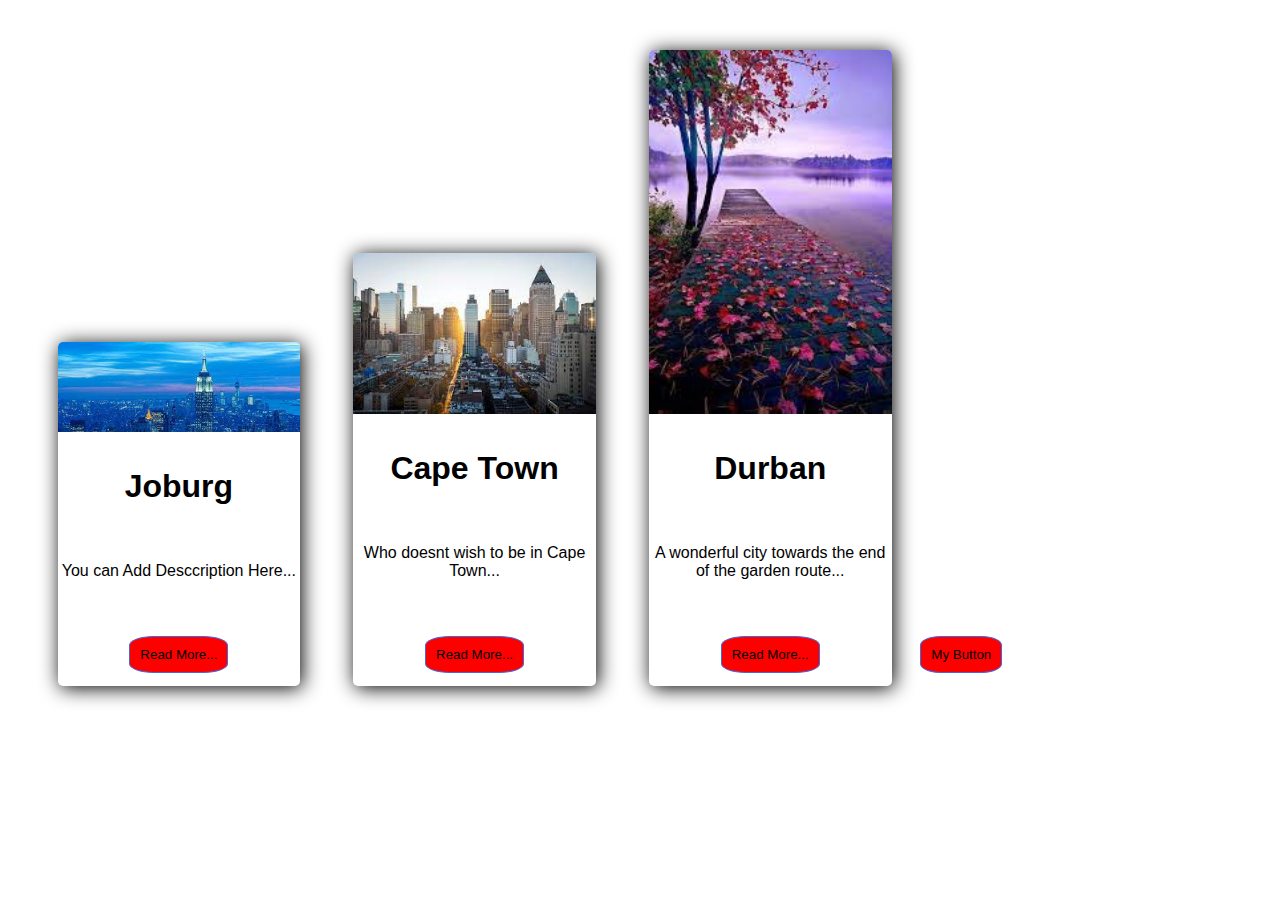
==== contact.html @ edb8e641 "code new" ====
<!DOCTYPE html>
<html>
  <head>
    <title>Cards</title>
    <link rel="stylesheet" href="styles2.css"/>
  </head>

   <body>
    <div class="main">
      <!--cards -->

      <div class="card">
        <div class="image">
          <img src="download1.jpeg" />
        </div>
        <div class="title">
          <h1>Joburg</h1>
        </div>
        <div class="des">
          <p>You can Add Desccription Here...</p>
          <button>Read More...</button>
        </div>
      </div>
      <!--cards -->

      <div class="card">
        <div class="image">
          <img src="download2.jpeg" />
        </div>
        <div class="title">
          <h1>Cape Town</h1>
        </div>
        <div class="des">
          <p>Who doesnt wish to be in Cape Town...</p>
          <button>Read More...</button>
        </div>
      </div>
      <!--cards -->

      <div class="card">
        <div class="image">
          <img src="download3.jpeg" />
        </div>
        <div class="title">
          <h1>Durban</h1>
        </div>
        <div class="des">
          <p>A wonderful city towards the end of the garden route...</p>
          <button>Read More...</button>
        </div>
      </div>
      <!--cards -->

     <button>My Button</button>
  </body>
</html>
---- styles2.css ----
<style type="text/css">
* {
  margin: 0px;
  padding: 0px;
}
body {
  font-family: arial;
}
.main {
  margin: 2%;
}

.card {
  width: 20%;
  display: inline-block;
  box-shadow: 2px 2px 20px black;
  border-radius: 5px;
  margin: 2%;
  grid-template-columns: repeat(2, 1fr);
}

.image img {
  width: 100%;
  border-top-right-radius: 5px;
  border-top-left-radius: 5px;
}

.title {
  text-align: center;
  padding: 10px;
}

h1:hover {
  font-size: 20px;
  color: #000;
}

.des {
  padding: 3px;
  text-align: center;

  padding-top: 10px;
  border-bottom-right-radius: 5px;
  border-bottom-left-radius: 5px;
}
button {
  margin-top: 40px;
  margin-bottom: 10px;
  background-color: white;
  border: 1px solid black;
  border-radius: 5px;
  padding: 10px;
}
button:hover {
  background-color: black;
  color: white;
  transition: 0.5s;
  cursor: pointer;
}
button{
  background-color:red;
  border-color: royalblue;
  border-radius: 25%;
}
</style>
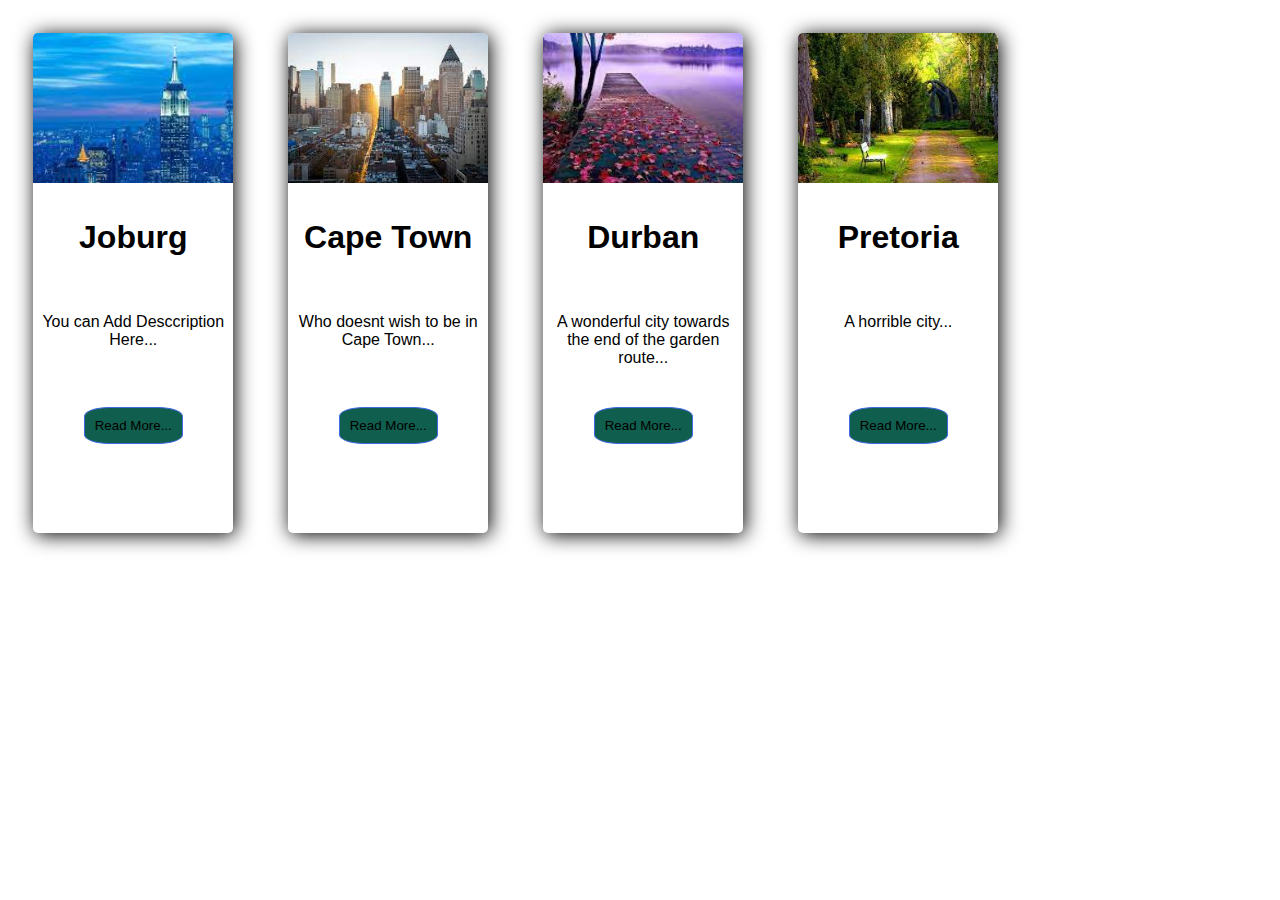
==== commit d16ed381: "save" ====
--- a/contact.html
+++ b/contact.html
@@ -2,7 +2,7 @@
 <html>
   <head>
     <title>Cards</title>
-    <link rel="stylesheet" href="styles2.css"/>
+    <link rel="stylesheet" href="css/styles2.css"/>
   </head>
 
    <body>
@@ -11,7 +11,7 @@
 
       <div class="card">
         <div class="image">
-          <img src="download1.jpeg" />
+          <img src="images/download1.jpeg" />
         </div>
         <div class="title">
           <h1>Joburg</h1>
@@ -25,7 +25,7 @@
 
       <div class="card">
         <div class="image">
-          <img src="download2.jpeg" />
+          <img src="images/download2.jpeg" />
         </div>
         <div class="title">
           <h1>Cape Town</h1>
@@ -39,7 +39,7 @@
 
       <div class="card">
         <div class="image">
-          <img src="download3.jpeg" />
+          <img src="images/download3.jpeg" />
         </div>
         <div class="title">
           <h1>Durban</h1>
@@ -49,8 +49,20 @@
           <button>Read More...</button>
         </div>
       </div>
+      
+      <div class="card">
+        <div class="image">
+          <img src="images/download4.jpeg" />
+        </div>
+        <div class="title">
+          <h1>Pretoria</h1>
+        </div>
+        <div class="des">
+          <p>A horrible city...</p>
+          <button>Read More...</button>
+        </div>
+      </div>
       <!--cards -->
 
-     <button>My Button</button>
   </body>
 </html>
--- a/css/styles2.css
+++ b/css/styles2.css
@@ -0,0 +1,72 @@
+<style type="text/css">
+
+* {
+  margin: 0px;
+  padding: 0px;
+}
+body {
+  font-family: arial;
+}
+
+p {
+  width: 194px;
+  height: 38px;
+}
+
+.card {
+  width: 200px;
+  height: 500px;
+  display: inline-block;
+  box-shadow: 2px 2px 20px black;
+  border-radius: 5px;
+  margin: 2%;
+  grid-template-columns: repeat(2, 1fr);
+}
+
+.image img {
+  width: 100%;
+  border-top-right-radius: 5px;
+  border-top-left-radius: 5px;
+  object-fit: cover;
+  width: 200px;
+  height: 150px;
+}
+
+.title {
+  text-align: center;
+  padding: 10px;
+}
+
+h1:hover {
+  font-size: 20px;
+  color: #000;
+}
+
+.des {
+  padding: 3px;
+  text-align: center;
+
+  padding-top: 10px;
+  border-bottom-right-radius: 5px;
+  border-bottom-left-radius: 5px;
+}
+button {
+  margin-top: 40px;
+  margin-bottom: 10px;
+  background-color: white;
+  border: 1px solid black;
+  border-radius: 5px;
+  padding: 10px;
+}
+button:hover {
+  background-color: black;
+  color: white;
+  transition: 0.5s;
+  cursor: pointer;
+}
+button{
+  background-color:rgb(16, 94, 77);
+  border-color: royalblue;
+  border-radius: 25%;
+}
+</style>
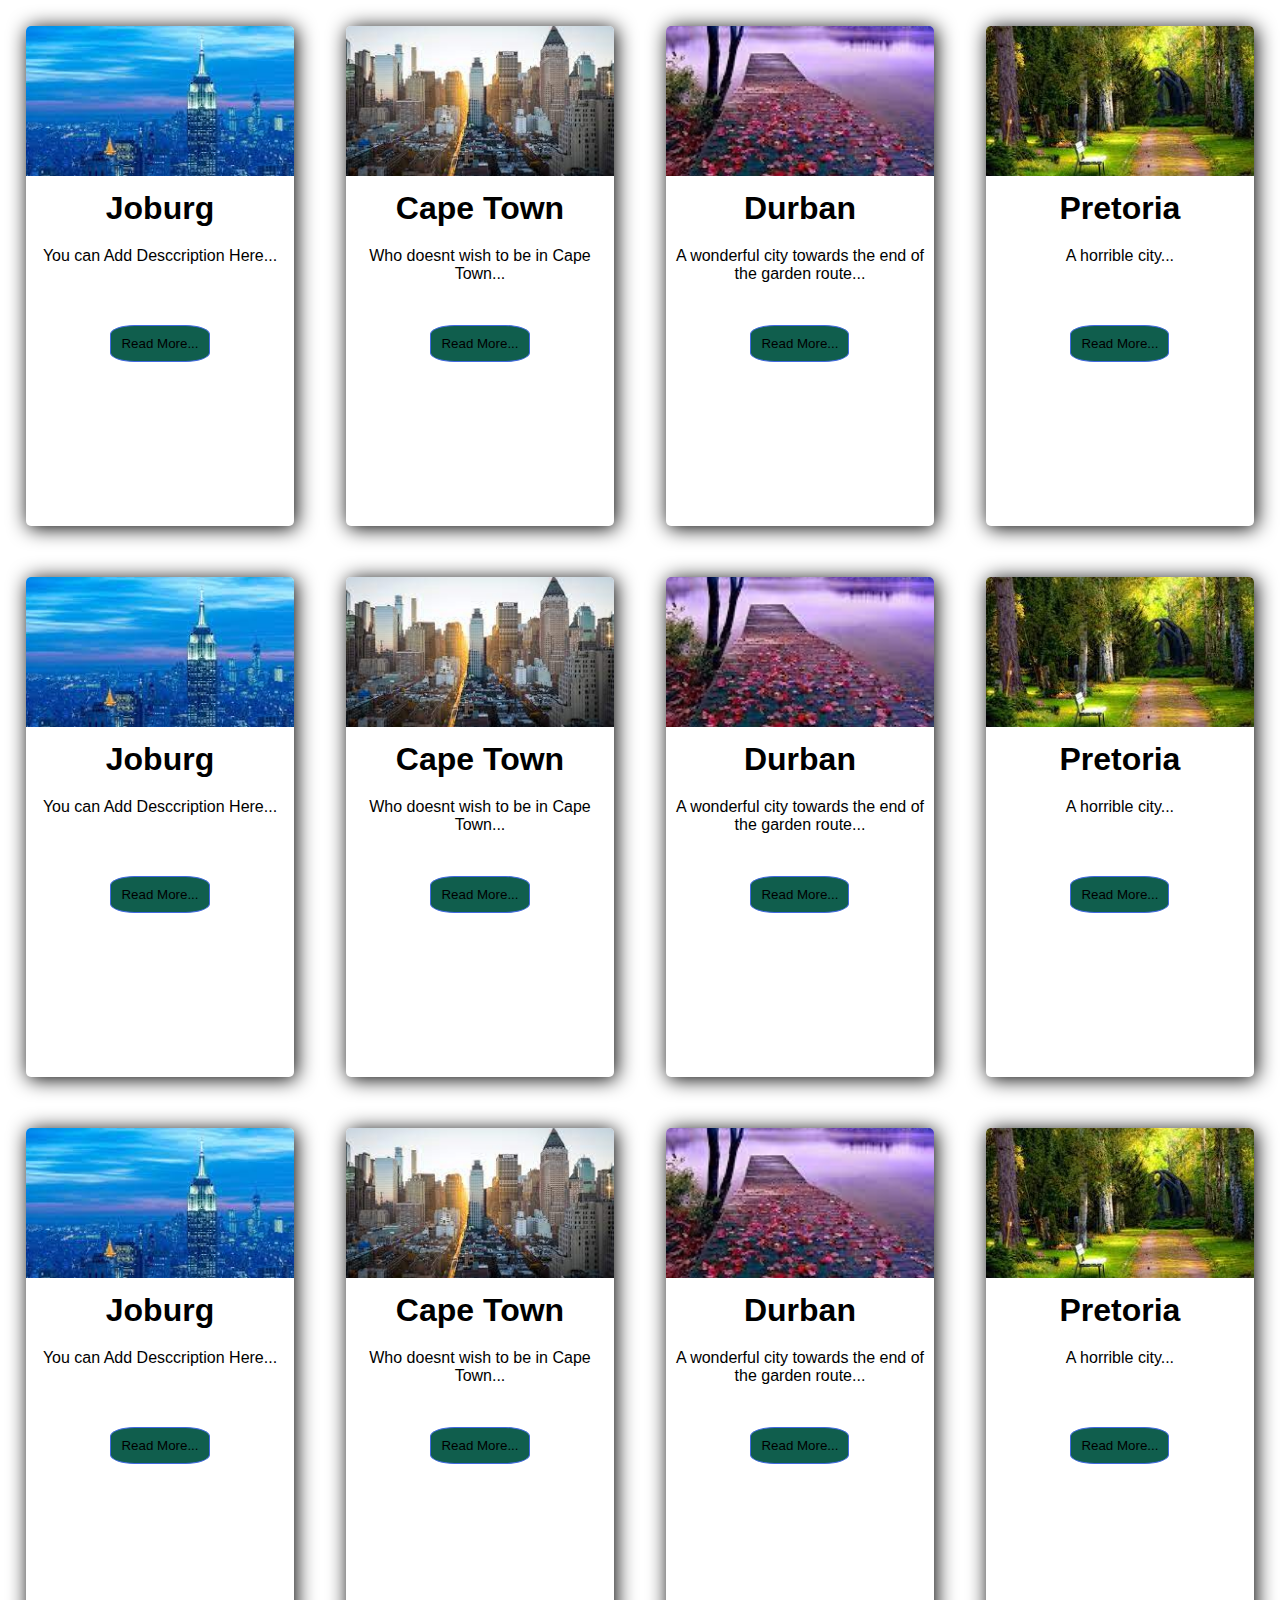
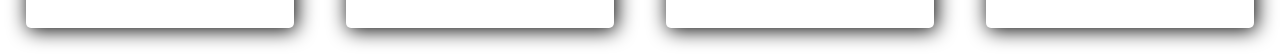
==== commit 207ebd83: "added more  cards" ====
--- a/contact.html
+++ b/contact.html
@@ -5,8 +5,72 @@
     <link rel="stylesheet" href="css/styles2.css"/>
   </head>
 
+
    <body>
+
+  </div>
     <div class="main">
+      <!--cards -->
+
+      <div class="card">
+        <div class="image">
+          <img src="images/download1.jpeg" />
+        </div>
+        <div class="title">
+          <h1>Joburg</h1>
+        </div>
+        <div class="des">
+          <p>You can Add Desccription Here...</p>
+          <button class="jo">Read More...</button>
+        </div>
+      </div>
+      <!--cards -->
+
+      <div class="card">
+        <div class="image">
+          <img src="images/download2.jpeg" />
+        </div>
+        <div class="title">
+          <h1>Cape Town</h1>
+        </div>
+        <div class="des">
+          <p>Who doesnt wish to be in Cape Town...</p>
+          <button>Read More...</button>
+        </div>
+      </div>
+      <!--cards -->
+
+      <div class="card">
+        <div class="image">
+          <img src="images/download3.jpeg" />
+        </div>
+        <div class="title">
+          <h1>Durban</h1>
+        </div>
+        <div class="des">
+          <p>A wonderful city towards the end of the garden route...</p>
+          <button>Read More...</button>
+        </div>
+      </div>
+      
+      <div class="card">
+        <div class="image">
+          <img src="images/download4.jpeg" />
+        </div>
+        <div class="title">
+          <h1>Pretoria</h1>
+        </div>
+        <div class="des">
+          <p>A horrible city...</p>
+          <button>Read More...</button>
+        </div>
+      </div>
+      <!--cards -->
+
+<!--////////////////////////////////////////////////////////////////////////////////////////
+////////////////////////////////////////////////////////////////////////////////////////////
+///////////////////////////////////////////////////////////////////////////////////////////-->
+
       <!--cards -->
 
       <div class="card">
@@ -64,5 +128,67 @@
       </div>
       <!--cards -->
 
-  </body>
+
+<!--/////////////////////////////////////////////////////////////////////////////////////////
+///////////////////////////////////////////////////////////////////////////////////////////
+////////////////////////////////////////////////////////////////////////////////////////////-->
+
+      <!--cards -->
+
+      <div class="card">
+        <div class="image">
+          <img src="images/download1.jpeg" />
+        </div>
+        <div class="title">
+          <h1>Joburg</h1>
+        </div>
+        <div class="des">
+          <p>You can Add Desccription Here...</p>
+          <button>Read More...</button>
+        </div>
+      </div>
+      <!--cards -->
+
+      <div class="card">
+        <div class="image">
+          <img src="images/download2.jpeg" />
+        </div>
+        <div class="title">
+          <h1>Cape Town</h1>
+        </div>
+        <div class="des">
+          <p>Who doesnt wish to be in Cape Town...</p>
+          <button>Read More...</button>
+        </div>
+      </div>
+      <!--cards -->
+
+      <div class="card">
+        <div class="image">
+          <img src="images/download3.jpeg" />
+        </div>
+        <div class="title">
+          <h1>Durban</h1>
+        </div>
+        <div class="des">
+          <p>A wonderful city towards the end of the garden route...</p>
+          <button>Read More...</button>
+        </div>
+      </div>
+      
+      <div class="card">
+        <div class="image">
+          <img src="images/download4.jpeg" />
+        </div>
+        <div class="title">
+          <h1>Pretoria</h1>
+        </div>
+        <div class="des">
+          <p>A horrible city...</p>
+          <button>Read More...</button>
+        </div>
+      </div>
+      <!--cards -->
+
+    </body>
 </html>
--- a/css/styles2.css
+++ b/css/styles2.css
@@ -1,5 +1,3 @@
-<style type="text/css">
-
 * {
   margin: 0px;
   padding: 0px;
@@ -9,12 +7,13 @@
 }
 
 p {
-  width: 194px;
+  width: 100%;
   height: 38px;
 }
 
 .card {
-  width: 200px;
+  float: left;
+  width: 21%;
   height: 500px;
   display: inline-block;
   box-shadow: 2px 2px 20px black;
@@ -28,7 +27,7 @@
   border-top-right-radius: 5px;
   border-top-left-radius: 5px;
   object-fit: cover;
-  width: 200px;
+  width: 100%;
   height: 150px;
 }
 
@@ -69,4 +68,18 @@
   border-color: royalblue;
   border-radius: 25%;
 }
-</style>
+
+
+.job {
+  float: left;
+  width: 80%;
+  height: 500px;
+  display: inline-block;
+  box-shadow: 2px 2px 20px black;
+  border-radius: 5px;
+  margin: 2%;
+  grid-template-columns: repeat(2, 1fr);
+  z-index: 155;
+}
+
+
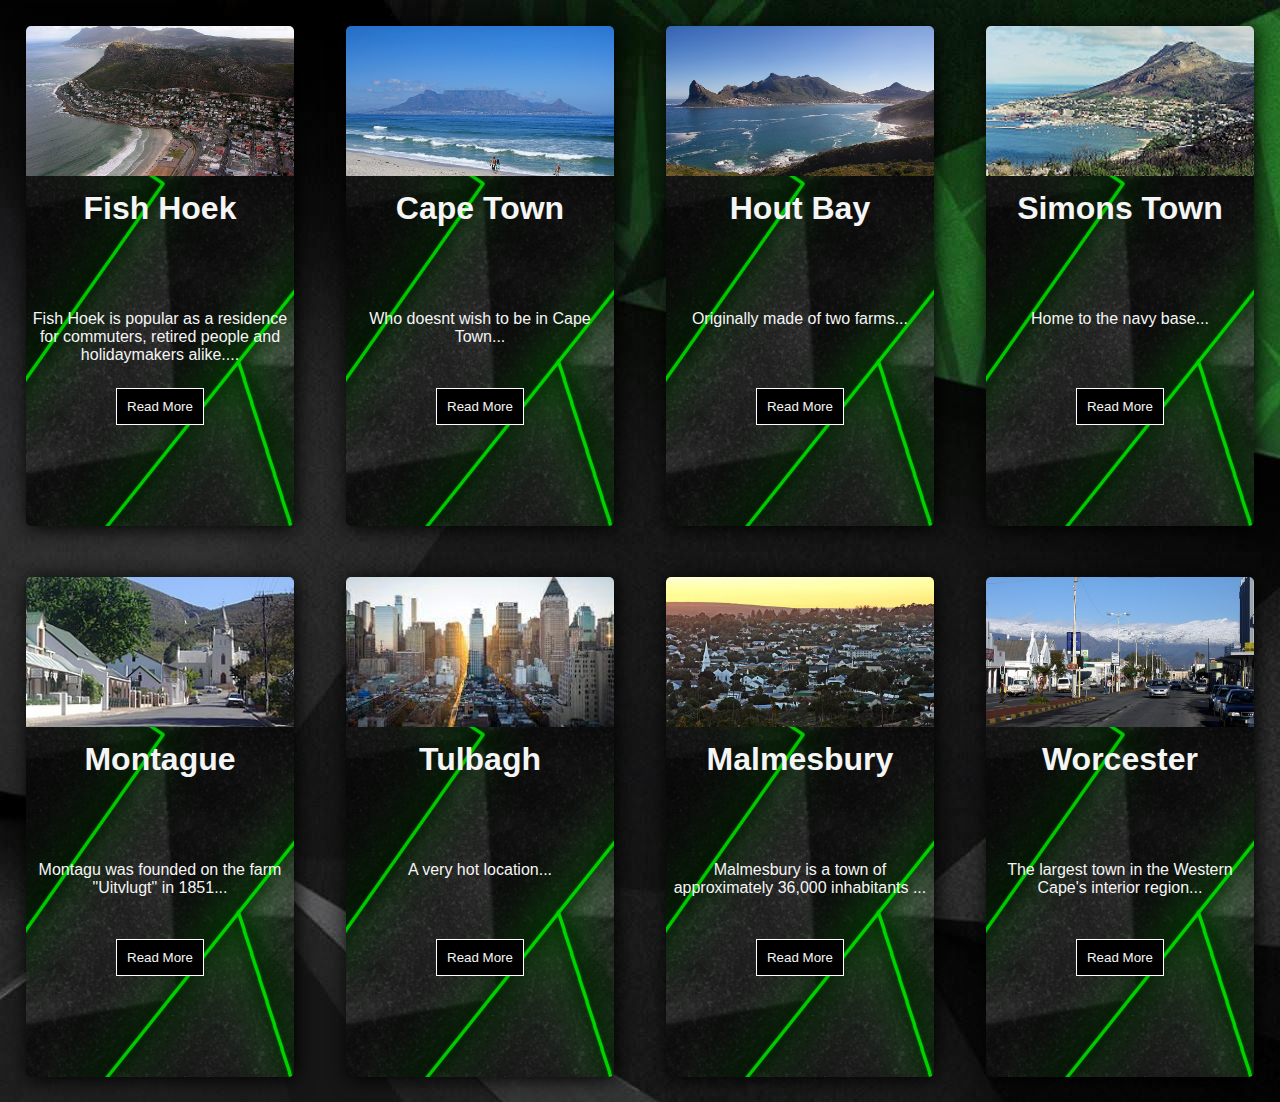
==== commit c9449358: "content" ====
--- a/contact.html
+++ b/contact.html
@@ -1,8 +1,29 @@
 <!DOCTYPE html>
+
 <html>
+
   <head>
-    <title>Cards</title>
+
+    <title>South African Towns</title>
+    
+    <meta charset="UTF-8">
+    <meta http-equiv="X-UA-Compatible" content="IE=edge">
+    <meta name="viewport" content="width=device-width, initial-scale=1.0">
+
     <link rel="stylesheet" href="css/styles2.css"/>
+
+    <style>
+
+      body {
+        background-image: url('images/backg.jpg');
+      }
+
+      .card {
+        background-image: url('images/cbg.png');
+      }
+
+    </style>
+
   </head>
 
 
@@ -10,18 +31,75 @@
 
   </div>
     <div class="main">
+
+      <div class="card">
+        <div class="image">
+          <img src="images/fh.jpeg" />
+        </div>
+        <div class="title">
+          <h1>Fish Hoek</h1>
+        </div>
+        <div class="des">
+          <p>Fish Hoek is popular as a residence for commuters, retired people and holidaymakers alike....</p>
+          <form action="https://en.wikipedia.org/wiki/Fish_Hoek"><button class="jo">Read More</button></form>
+          
+        </div>
+      </div>
+
+      <div class="card">
+        <div class="image">
+          <img src="images/cpt.jpg" />
+        </div>
+        <div class="title">
+          <h1>Cape Town</h1>
+        </div>
+        <div class="des">
+          <p>Who doesnt wish to be in Cape Town...</p>
+          <form action="https://en.wikipedia.org/wiki/Cape_Town"><button>Read More</button></form>
+          
+        </div>
+      </div>
       <!--cards -->
 
       <div class="card">
         <div class="image">
-          <img src="images/download1.jpeg" />
+          <img src="images/hb.jpg" />
         </div>
         <div class="title">
-          <h1>Joburg</h1>
+          <h1>Hout Bay</h1>
         </div>
         <div class="des">
-          <p>You can Add Desccription Here...</p>
-          <button class="jo">Read More...</button>
+          <p>Originally made of two farms...</p>
+          <form action="https://en.wikipedia.org/wiki/Hout_Bay"><button>Read More</button></form>
+          
+        </div>
+      </div>
+      
+      <div class="card">
+        <div class="image">
+          <img src="images/st.jpg" />
+        </div>
+        <div class="title">
+          <h1>Simons Town</h1>
+        </div>
+        <div class="des">
+          <p>Home to the navy base...</p>
+          <form action="https://en.wikipedia.org/wiki/Simon%27s_Town"><button>Read More</button></form>
+          
+        </div>
+      </div>
+
+      <div class="card">
+        <div class="image">
+          <img src="images/m.JPG" />
+        </div>
+        <div class="title">
+          <h1>Montague</h1>
+        </div>
+        <div class="des">
+          <p>Montagu was founded on the farm "Uitvlugt" in 1851...</p>
+          <form action="https://en.wikipedia.org/wiki/Montagu,_Western_Cape"><button>Read More</button></form>
+          
         </div>
       </div>
       <!--cards -->
@@ -31,164 +109,45 @@
           <img src="images/download2.jpeg" />
         </div>
         <div class="title">
-          <h1>Cape Town</h1>
+          <h1>Tulbagh</h1>
         </div>
         <div class="des">
-          <p>Who doesnt wish to be in Cape Town...</p>
-          <button>Read More...</button>
+          <p>A very hot location...</p>
+          <form action="https://en.wikipedia.org/wiki/Tulbagh"></form>
+          <button>Read More</button>
         </div>
       </div>
       <!--cards -->
 
       <div class="card">
         <div class="image">
-          <img src="images/download3.jpeg" />
+          <img src="images/mb.jpg" />
         </div>
         <div class="title">
-          <h1>Durban</h1>
+          <h1>Malmesbury</h1>
         </div>
         <div class="des">
-          <p>A wonderful city towards the end of the garden route...</p>
-          <button>Read More...</button>
+          <p>Malmesbury is a town of approximately 36,000 inhabitants ...</p>
+          <form action="https://en.wikipedia.org/wiki/Malmesbury,_Western_Cape"><button>Read More</button></form>
+          
         </div>
       </div>
       
       <div class="card">
         <div class="image">
-          <img src="images/download4.jpeg" />
+          <img src="images/wc.jpg" />
         </div>
         <div class="title">
-          <h1>Pretoria</h1>
+          <h1>Worcester</h1>
         </div>
         <div class="des">
-          <p>A horrible city...</p>
-          <button>Read More...</button>
+          <p>The largest town in the Western Cape's interior region...</p>
+          <form action="https://en.wikipedia.org/wiki/Worcester,_Western_Cape"><button>Read More</button></form>
+          
         </div>
       </div>
-      <!--cards -->
+    </div>
 
-<!--////////////////////////////////////////////////////////////////////////////////////////
-////////////////////////////////////////////////////////////////////////////////////////////
-///////////////////////////////////////////////////////////////////////////////////////////-->
-
-      <!--cards -->
-
-      <div class="card">
-        <div class="image">
-          <img src="images/download1.jpeg" />
-        </div>
-        <div class="title">
-          <h1>Joburg</h1>
-        </div>
-        <div class="des">
-          <p>You can Add Desccription Here...</p>
-          <button>Read More...</button>
-        </div>
-      </div>
-      <!--cards -->
-
-      <div class="card">
-        <div class="image">
-          <img src="images/download2.jpeg" />
-        </div>
-        <div class="title">
-          <h1>Cape Town</h1>
-        </div>
-        <div class="des">
-          <p>Who doesnt wish to be in Cape Town...</p>
-          <button>Read More...</button>
-        </div>
-      </div>
-      <!--cards -->
-
-      <div class="card">
-        <div class="image">
-          <img src="images/download3.jpeg" />
-        </div>
-        <div class="title">
-          <h1>Durban</h1>
-        </div>
-        <div class="des">
-          <p>A wonderful city towards the end of the garden route...</p>
-          <button>Read More...</button>
-        </div>
-      </div>
-      
-      <div class="card">
-        <div class="image">
-          <img src="images/download4.jpeg" />
-        </div>
-        <div class="title">
-          <h1>Pretoria</h1>
-        </div>
-        <div class="des">
-          <p>A horrible city...</p>
-          <button>Read More...</button>
-        </div>
-      </div>
-      <!--cards -->
-
-
-<!--/////////////////////////////////////////////////////////////////////////////////////////
-///////////////////////////////////////////////////////////////////////////////////////////
-////////////////////////////////////////////////////////////////////////////////////////////-->
-
-      <!--cards -->
-
-      <div class="card">
-        <div class="image">
-          <img src="images/download1.jpeg" />
-        </div>
-        <div class="title">
-          <h1>Joburg</h1>
-        </div>
-        <div class="des">
-          <p>You can Add Desccription Here...</p>
-          <button>Read More...</button>
-        </div>
-      </div>
-      <!--cards -->
-
-      <div class="card">
-        <div class="image">
-          <img src="images/download2.jpeg" />
-        </div>
-        <div class="title">
-          <h1>Cape Town</h1>
-        </div>
-        <div class="des">
-          <p>Who doesnt wish to be in Cape Town...</p>
-          <button>Read More...</button>
-        </div>
-      </div>
-      <!--cards -->
-
-      <div class="card">
-        <div class="image">
-          <img src="images/download3.jpeg" />
-        </div>
-        <div class="title">
-          <h1>Durban</h1>
-        </div>
-        <div class="des">
-          <p>A wonderful city towards the end of the garden route...</p>
-          <button>Read More...</button>
-        </div>
-      </div>
-      
-      <div class="card">
-        <div class="image">
-          <img src="images/download4.jpeg" />
-        </div>
-        <div class="title">
-          <h1>Pretoria</h1>
-        </div>
-        <div class="des">
-          <p>A horrible city...</p>
-          <button>Read More...</button>
-        </div>
-      </div>
-      <!--cards -->
 
     </body>
 </html>
--- a/css/styles2.css
+++ b/css/styles2.css
@@ -9,6 +9,7 @@
 p {
   width: 100%;
   height: 38px;
+  color: whitesmoke;
 }
 
 .card {
@@ -37,8 +38,14 @@
 }
 
 h1:hover {
-  font-size: 20px;
+  font-size: 34px;
   color: #000;
+  text-shadow: 0 0 5px #FFF, 0 0 10px #FFF, 0 0 15px #FFF, 0 0 20px #49ff18, 0 0 30px #49FF18, 0 0 40px #49FF18, 0 0 55px #49FF18, 0 0 75px #49ff18, 4px 2px 2px rgba(21,206,95,0);
+}
+
+h1 {
+  height: 100px;
+  color: whitesmoke;
 }
 
 .des {
@@ -49,24 +56,24 @@
   border-bottom-right-radius: 5px;
   border-bottom-left-radius: 5px;
 }
-button {
-  margin-top: 40px;
-  margin-bottom: 10px;
-  background-color: white;
-  border: 1px solid black;
-  border-radius: 5px;
-  padding: 10px;
-}
+
 button:hover {
-  background-color: black;
+  background-color: rgb(18, 245, 10);
   color: white;
   transition: 0.5s;
   cursor: pointer;
 }
+
 button{
-  background-color:rgb(16, 94, 77);
-  border-color: royalblue;
-  border-radius: 25%;
+  background-color:rgb(0, 0, 0);
+  border-color: rgb(252, 252, 252);
+  display: inline-block;
+  margin-top: 40px;
+  margin-bottom: 10px;
+  box-sizing: border-box;
+  border:0.1em solid #FFFFFF;
+  padding: 10px;
+  color: whitesmoke;
 }
 
 
